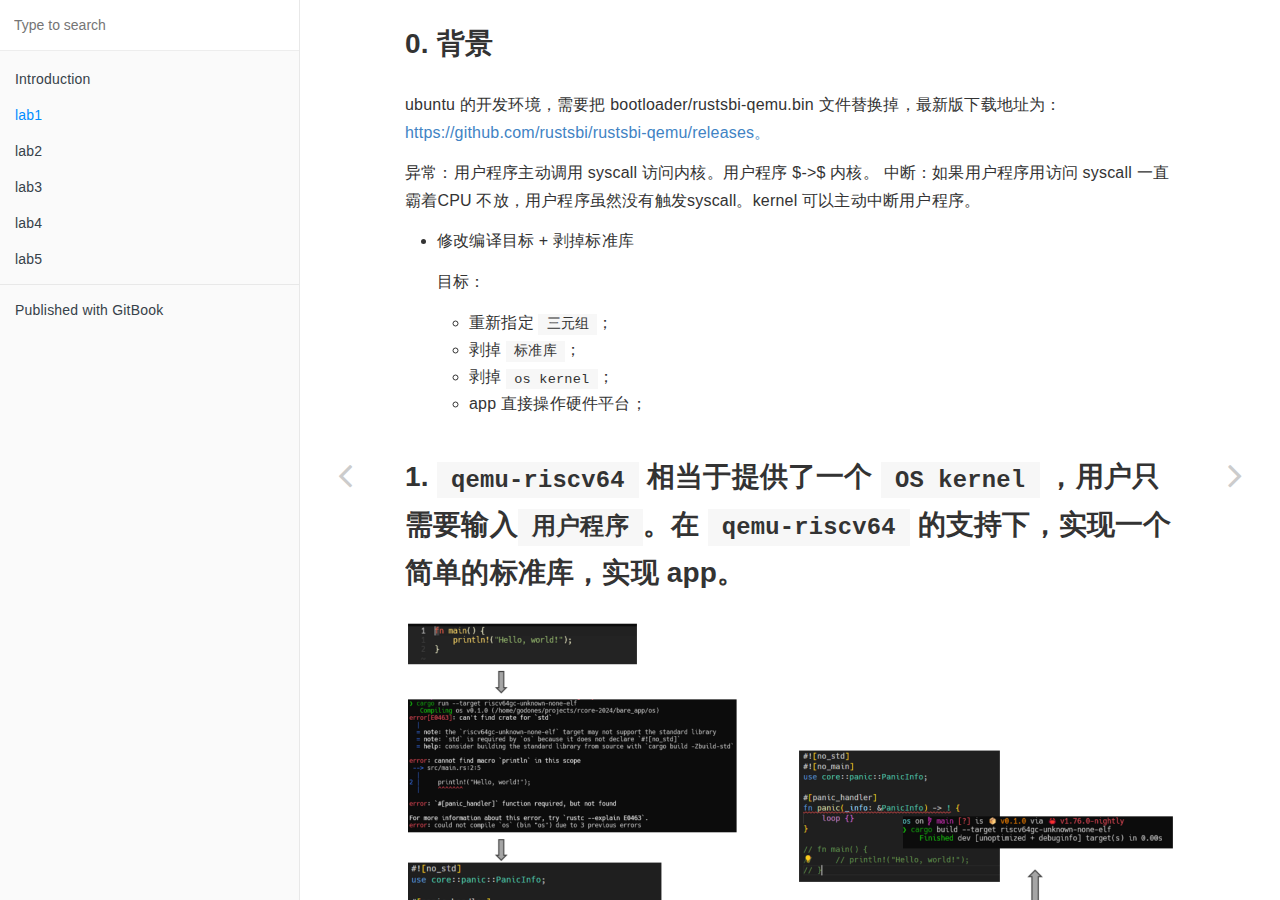
==== os/01.html @ c74611c2 "publish" ====
<!DOCTYPE HTML>
<html lang="" >
    <head>
        <meta charset="UTF-8">
        <meta content="text/html; charset=utf-8" http-equiv="Content-Type">
        <title>lab1 · GitBook</title>
        <meta http-equiv="X-UA-Compatible" content="IE=edge" />
        <meta name="description" content="">
        <meta name="generator" content="GitBook 3.2.3">
        
        
        
    
    <link rel="stylesheet" href="../gitbook/style.css">

    
            
                
                <link rel="stylesheet" href="../gitbook/gitbook-plugin-highlight/website.css">
                
            
                
                <link rel="stylesheet" href="../gitbook/gitbook-plugin-search/search.css">
                
            
                
                <link rel="stylesheet" href="../gitbook/gitbook-plugin-fontsettings/website.css">
                
            
        

    

    
        
    
        
    
        
    
        
    
        
    
        
    

        
    
    
    <meta name="HandheldFriendly" content="true"/>
    <meta name="viewport" content="width=device-width, initial-scale=1, user-scalable=no">
    <meta name="apple-mobile-web-app-capable" content="yes">
    <meta name="apple-mobile-web-app-status-bar-style" content="black">
    <link rel="apple-touch-icon-precomposed" sizes="152x152" href="../gitbook/images/apple-touch-icon-precomposed-152.png">
    <link rel="shortcut icon" href="../gitbook/images/favicon.ico" type="image/x-icon">

    
    <link rel="next" href="02.html" />
    
    
    <link rel="prev" href="../" />
    

    </head>
    <body>
        
<div class="book">
    <div class="book-summary">
        
            
<div id="book-search-input" role="search">
    <input type="text" placeholder="Type to search" />
</div>

            
                <nav role="navigation">
                


<ul class="summary">
    
    

    

    
        
        
    
        <li class="chapter " data-level="1.1" data-path="../">
            
                <a href="../">
            
                    
                    Introduction
            
                </a>
            

            
        </li>
    
        <li class="chapter active" data-level="1.2" data-path="01.html">
            
                <a href="01.html">
            
                    
                    lab1
            
                </a>
            

            
        </li>
    
        <li class="chapter " data-level="1.3" data-path="02.html">
            
                <a href="02.html">
            
                    
                    lab2
            
                </a>
            

            
        </li>
    
        <li class="chapter " data-level="1.4" data-path="03.html">
            
                <a href="03.html">
            
                    
                    lab3
            
                </a>
            

            
        </li>
    
        <li class="chapter " data-level="1.5" data-path="04.html">
            
                <a href="04.html">
            
                    
                    lab4
            
                </a>
            

            
        </li>
    
        <li class="chapter " data-level="1.6" data-path="05.html">
            
                <a href="05.html">
            
                    
                    lab5
            
                </a>
            

            
        </li>
    

    

    <li class="divider"></li>

    <li>
        <a href="https://www.gitbook.com" target="blank" class="gitbook-link">
            Published with GitBook
        </a>
    </li>
</ul>


                </nav>
            
        
    </div>

    <div class="book-body">
        
            <div class="body-inner">
                
                    

<div class="book-header" role="navigation">
    

    <!-- Title -->
    <h1>
        <i class="fa fa-circle-o-notch fa-spin"></i>
        <a href=".." >lab1</a>
    </h1>
</div>




                    <div class="page-wrapper" tabindex="-1" role="main">
                        <div class="page-inner">
                            
<div id="book-search-results">
    <div class="search-noresults">
    
                                <section class="normal markdown-section">
                                
                                <h2 id="0-&#x80CC;&#x666F;">0. &#x80CC;&#x666F;</h2>
<p>ubuntu &#x7684;&#x5F00;&#x53D1;&#x73AF;&#x5883;&#xFF0C;&#x9700;&#x8981;&#x628A; bootloader/rustsbi-qemu.bin &#x6587;&#x4EF6;&#x66FF;&#x6362;&#x6389;&#xFF0C;&#x6700;&#x65B0;&#x7248;&#x4E0B;&#x8F7D;&#x5730;&#x5740;&#x4E3A;&#xFF1A;<a href="https://github.com/rustsbi/rustsbi-qemu/releases&#x3002;" target="_blank">https://github.com/rustsbi/rustsbi-qemu/releases&#x3002;</a></p>
<p>&#x5F02;&#x5E38;&#xFF1A;&#x7528;&#x6237;&#x7A0B;&#x5E8F;&#x4E3B;&#x52A8;&#x8C03;&#x7528; syscall &#x8BBF;&#x95EE;&#x5185;&#x6838;&#x3002;&#x7528;&#x6237;&#x7A0B;&#x5E8F; $-&gt;$ &#x5185;&#x6838;&#x3002;
&#x4E2D;&#x65AD;&#xFF1A;&#x5982;&#x679C;&#x7528;&#x6237;&#x7A0B;&#x5E8F;&#x7528;&#x8BBF;&#x95EE; syscall &#x4E00;&#x76F4;&#x9738;&#x7740;CPU &#x4E0D;&#x653E;&#xFF0C;&#x7528;&#x6237;&#x7A0B;&#x5E8F;&#x867D;&#x7136;&#x6CA1;&#x6709;&#x89E6;&#x53D1;syscall&#x3002;kernel &#x53EF;&#x4EE5;&#x4E3B;&#x52A8;&#x4E2D;&#x65AD;&#x7528;&#x6237;&#x7A0B;&#x5E8F;&#x3002;</p>
<ul>
<li><p>&#x4FEE;&#x6539;&#x7F16;&#x8BD1;&#x76EE;&#x6807; + &#x5265;&#x6389;&#x6807;&#x51C6;&#x5E93;</p>
<p>&#x76EE;&#x6807;&#xFF1A;</p>
<ul>
<li>&#x91CD;&#x65B0;&#x6307;&#x5B9A; <code>&#x4E09;&#x5143;&#x7EC4;</code>&#xFF1B;</li>
<li>&#x5265;&#x6389; <code>&#x6807;&#x51C6;&#x5E93;</code>&#xFF1B;</li>
<li>&#x5265;&#x6389; <code>os kernel</code>&#xFF1B;</li>
<li>app &#x76F4;&#x63A5;&#x64CD;&#x4F5C;&#x786C;&#x4EF6;&#x5E73;&#x53F0;&#xFF1B;</li>
</ul>
</li>
</ul>
<h2 id="1-qemu-riscv64-&#x76F8;&#x5F53;&#x4E8E;&#x63D0;&#x4F9B;&#x4E86;&#x4E00;&#x4E2A;-os-kernel-&#xFF0C;&#x7528;&#x6237;&#x53EA;&#x9700;&#x8981;&#x8F93;&#x5165;&#x7528;&#x6237;&#x7A0B;&#x5E8F;&#x3002;&#x5728;-qemu-riscv64-&#x7684;&#x652F;&#x6301;&#x4E0B;&#xFF0C;&#x5B9E;&#x73B0;&#x4E00;&#x4E2A;&#x7B80;&#x5355;&#x7684;&#x6807;&#x51C6;&#x5E93;&#xFF0C;&#x5B9E;&#x73B0;-app&#x3002;">1. <code>qemu-riscv64</code> &#x76F8;&#x5F53;&#x4E8E;&#x63D0;&#x4F9B;&#x4E86;&#x4E00;&#x4E2A; <code>OS kernel</code> &#xFF0C;&#x7528;&#x6237;&#x53EA;&#x9700;&#x8981;&#x8F93;&#x5165;<code>&#x7528;&#x6237;&#x7A0B;&#x5E8F;</code>&#x3002;&#x5728; <code>qemu-riscv64</code> &#x7684;&#x652F;&#x6301;&#x4E0B;&#xFF0C;&#x5B9E;&#x73B0;&#x4E00;&#x4E2A;&#x7B80;&#x5355;&#x7684;&#x6807;&#x51C6;&#x5E93;&#xFF0C;&#x5B9E;&#x73B0; app&#x3002;</h2>
<p>  <img src="../pics/os/1_01.png" alt=""></p>
<p>&#x4E0A;&#x56FE; 1 &#x4ECE; hello world &#x51FA;&#x53D1;&#xFF0C;&#x5177;&#x4F53;&#x7EC6;&#x8282;&#xFF1A;</p>
<h4 id="11-&#x7F3A;-std">1.1 &#x7F3A; std</h4>
<p>&#x901A;&#x8FC7;&#x52A0; no_std&#xFF1B;</p>
<h4 id="12-&#x7F3A;-println&#xFF1B;">1.2 &#x7F3A; println&#xFF1B;</h4>
<p>&#x6682;&#x65F6;&#x6CE8;&#x91CA;&#x6389;&#xFF1B; </p>
<h4 id="13-&#x7F3A;-panic-&#xFF08;rust-&#x7A0B;&#x5E8F;&#x91CC;&#x51FA;&#x4E86;&#x9519;&#xFF0C;&#x5982;&#x975E;&#x6CD5;&#x8BBF;&#x95EE;&#x9020;&#x6210;&#x7A0B;&#x5E8F;&#x5D29;&#x6E83;&#xFF0C;&#x5C31;&#x9700;&#x8981;panic&#xFF0C;&#x5904;&#x7406;&#x5D29;&#x6E83;&#x7684;&#x5B9E;&#x73B0;-&#xFF09;">1.3 &#x7F3A; panic &#xFF08;rust &#x7A0B;&#x5E8F;&#x91CC;&#x51FA;&#x4E86;&#x9519;&#xFF0C;&#x5982;&#x975E;&#x6CD5;&#x8BBF;&#x95EE;&#x9020;&#x6210;&#x7A0B;&#x5E8F;&#x5D29;&#x6E83;&#xFF0C;&#x5C31;&#x9700;&#x8981;panic&#xFF0C;&#x5904;&#x7406;&#x5D29;&#x6E83;&#x7684;&#x5B9E;&#x73B0; &#xFF09;</h4>
<h4 id="14-&#x4E0D;&#x652F;&#x6301;-main-&#xFF0C;&#x56E0;&#x4E3A;&#x6CA1;&#x6709;-std-&#x7684;&#x539F;&#x56E0;&#xFF1B;">1.4 &#x4E0D;&#x652F;&#x6301; main &#xFF0C;&#x56E0;&#x4E3A;&#x6CA1;&#x6709; std &#x7684;&#x539F;&#x56E0;&#xFF1B;</h4>
<p>&#x901A;&#x8FC7;&#x52A0; no_main   </p>
<h4 id="15-&#x6700;&#x540E;&#x56E0;&#x4E3A;&#x6DFB;&#x52A0;&#x4E0B;&#x9762;&#x4E24;&#x4E2A;&#x529F;&#x80FD;&#xFF0C;&#x6DFB;&#x52A0;&#x4E86;&#x4E00;&#x4E2A;&#x7B80;&#x5355;&#x7684;&#x6807;&#x51C6;&#x5E93;&#x3002;&#x89C1;&#x4E0B;&#x56FE;&#x3002;">1.5 &#x6700;&#x540E;&#x56E0;&#x4E3A;&#x6DFB;&#x52A0;&#x4E0B;&#x9762;&#x4E24;&#x4E2A;&#x529F;&#x80FD;&#xFF0C;&#x6DFB;&#x52A0;&#x4E86;&#x4E00;&#x4E2A;&#x7B80;&#x5355;&#x7684;&#x6807;&#x51C6;&#x5E93;&#x3002;&#x89C1;&#x4E0B;&#x56FE;&#x3002;</h4>
<pre><code>println!(&quot;Hello, world!&quot;);
sys_exit(9);
</code></pre><p><img src="../pics/os/1_02.png" alt=""></p>
<h2 id="2-&#x5229;&#x7528;-qemu-system-riscv64&#xFF0C;&#x628A;-os-kernel-&#x53BB;&#x6389;">2. &#x5229;&#x7528; <code>qemu-system-riscv64</code>&#xFF0C;&#x628A; <code>OS kernel</code> &#x53BB;&#x6389;</h2>
<h4 id="21-&#x5BF9;&#x4E0A;&#x4E00;&#x8282;&#x5B9E;&#x73B0;&#x7684;&#x4EE3;&#x7801;&#x7A0D;&#x4F5C;&#x8C03;&#x6574;&#xFF0C;&#x901A;&#x8FC7;-ecall-&#x8C03;&#x7528;-rustsbi-&#x5B9E;&#x73B0;&#x5173;&#x673A;&#x529F;&#x80FD;&#x3002;">2.1 &#x5BF9;&#x4E0A;&#x4E00;&#x8282;&#x5B9E;&#x73B0;&#x7684;&#x4EE3;&#x7801;&#x7A0D;&#x4F5C;&#x8C03;&#x6574;&#xFF0C;&#x901A;&#x8FC7; ecall &#x8C03;&#x7528; RustSBI &#x5B9E;&#x73B0;&#x5173;&#x673A;&#x529F;&#x80FD;&#x3002;</h4>
<pre><code>extern &quot;C&quot; fn _start() {
    println!(&quot;Hello, world!&quot;);
    sys_exit(9);
}
</code></pre><p>&#x66FF;&#x6362;&#x6210;&#xFF1A;</p>
<pre><code>extern &quot;C&quot; fn _start() {
shutdown();
}
</code></pre><pre><code>- &#x7528; qemu-system-riscv64 &#x6D4B;&#x8BD5;&#xFF1A;

    ```
    cargo build --release

    rust-objcopy --binary-architecture=riscv64 target/riscv64gc-unknown-none-elf/release/os --strip-all -O binary target/riscv64gc-unknown-none-elf/release/os.bin

    qemu-system-riscv64 -machine virt -nographic -bios ../bootloader/rustsbi-qemu.bin -device loader,file=target/riscv64gc-unknown-none-elf/release/os.bin,addr=0x80200000

    rust-readobj -h target/riscv64gc-unknown-none-elf/release/os
    ```

    &#x6CE8;&#x610F; `-bios $(BOOTLOADER)` &#x610F;&#x5473;&#x7740;&#x786C;&#x4EF6;&#x52A0;&#x8F7D;&#x4E86;&#x4E00;&#x4E2A; BootLoader &#x7A0B;&#x5E8F;&#xFF0C;&#x5373; `SBI`&#x3002;
</code></pre><p>   <img src="../pics/os/1_03.png" alt=""></p>
<pre><code>    &#x65E0;&#x6CD5;&#x9000;&#x51FA;&#xFF0C;&#x98CE;&#x6247;&#x72C2;&#x8F6C;&#xFF0C;&#x611F;&#x89C9;&#x78B0;&#x5230;&#x6B7B;&#x5FAA;&#x73AF;&#xFF0C;&#x5361;&#x6B7B;&#x4E86;&#x3002;

    &#x95EE;&#x9898;&#x5728;&#x54EA;&#xFF1F;&#x901A;&#x8FC7; rust-readobj &#x5206;&#x6790; os &#x53EF;&#x6267;&#x884C;&#x7A0B;&#x5E8F;&#xFF0C;&#x53D1;&#x73B0;&#x5176;&#x5165;&#x53E3;&#x5730;&#x5740;&#x4E0D;&#x662F; RustSBI &#x7EA6;&#x5B9A;&#x7684; 0x80200000 &#x3002;

    &#x4E5F;&#x5C31;&#x662F;&#x8BF4;&#xFF0C;&#x901A;&#x8FC7; `qemu-system-riscv64 addr=0x80200000` &#x6CA1;&#x6709;&#x8D77;&#x4F5C;&#x7528;&#x3002;

    &#x6211;&#x4EEC;&#x9700;&#x8981;&#x4FEE;&#x6539;&#x7A0B;&#x5E8F;&#x7684;&#x5185;&#x5B58;&#x5E03;&#x5C40;&#x5E76;&#x8BBE;&#x7F6E;&#x597D;&#x6808;&#x7A7A;&#x95F4;&#x3002;
</code></pre><h4 id="22-&#x6DFB;&#x52A0;&#x4E00;&#x4E2A;-linker">2.2 &#x6DFB;&#x52A0;&#x4E00;&#x4E2A; linker</h4>
<p>  &#x5728; 1.5 &#x6B65;&#x9AA4;&#xFF0C;&#x8D77;&#x59CB;&#x5730;&#x5740;&#x662F;&#x4E00;&#x4E2A;&#x9ED8;&#x8BA4;&#x7684;&#x5730;&#x5740;&#xFF0C;&#x6211;&#x4EEC;&#x9700;&#x8981;&#x4E00;&#x4E2A; linker&#x3002;
  &#x544A;&#x8BC9;&#x7F16;&#x8BD1;&#x5668;&#xFF0C;&#x5982;&#x4F55;&#x653E;&#x7F6E; text,code.codata,&#x7B49;&#x3002;</p>
<p>  .cargo/config.toml &#x653E;&#x7F6E;&#x4E86; linker.ld &#x6587;&#x4EF6;&#x3002;</p>
<h4 id="23-&#x51C6;&#x5907;&#x6808;">2.3 &#x51C6;&#x5907;&#x6808;</h4>
<p>&#x5199; app &#x65F6;&#xFF0C;&#x6211;&#x4EEC;&#x4E0D;&#x9700;&#x8981;&#x51C6;&#x5907;&#x6808;&#xFF0C;qemu-riscv64 &#x4F1A;&#x4E3A;&#x6211;&#x4EEC;&#x51C6;&#x5907;&#x8FD9;&#x4E2A;&#x6808;&#x3002;
&#x73B0;&#x5728;&#x5728;&#x797C;&#x673A;&#x4E0A;&#x8FD0;&#x884C;&#x4E86;&#xFF0C;&#x6211;&#x4EEC;&#x9700;&#x8981;&#x81EA;&#x5DF1;&#x51C6;&#x5907;&#x6808;&#x3002;
&#x5982;&#x679C;&#x81EA;&#x5DF1;&#x4E0D;&#x51C6;&#x5907;&#x6808;&#xFF0C;sp &#x4F1A;&#x4ECD;&#x7136;&#x6307;&#x5411; qemu-system-riscv64 &#x542F;&#x52A8;&#x65F6;&#x6267;&#x884C;&#x5230; SBI &#x65F6;&#x7684;&#x6808;&#xFF0C;kernel &#x5C31;&#x4F1A;&#x628A; SBI &#x7684;&#x6808;&#x635F;&#x574F;&#x3002;</p>
<h4 id="24-&#x4F7F;&#x7528;-sbi-&#x670D;&#x52A1;&#xFF0C;&#x6253;&#x5370;&#x4E00;&#x4E2A;&#x5B57;&#x7B26;">2.4 &#x4F7F;&#x7528; SBI &#x670D;&#x52A1;&#xFF0C;&#x6253;&#x5370;&#x4E00;&#x4E2A;&#x5B57;&#x7B26;</h4>
<p><img src="../pics/os/1_04.png" alt=""></p>
<p>&#x4E0A;&#x56FE;&#x7684; syscall &#x53C2;&#x6570;&#x89C4;&#x8303;&#xFF0C;</p>
<ul>
<li>&#x53C2;&#x8003;&#xFF1A;<a href="https://d3s.mff.cuni.cz/files/teaching/nswi200/202324/doc/riscv-abi.pdf" target="_blank">https://d3s.mff.cuni.cz/files/teaching/nswi200/202324/doc/riscv-abi.pdf</a></li>
<li>&#x53C2;&#x8003;&#xFF1A;<a href="https://jborza.com/post/2021-05-11-riscv-linux-syscalls/" target="_blank">https://jborza.com/post/2021-05-11-riscv-linux-syscalls/</a></li>
</ul>
<p>&#x4E0A;&#x56FE;&#x7684; SBI &#x53C2;&#x6570;&#x89C4;&#x8303;&#xFF0C;</p>
<ul>
<li>&#x53C2;&#x8003;&#xFF1A;<a href="https://www.scs.stanford.edu/~zyedidia/docs/riscv/riscv-sbi.pdf" target="_blank">https://www.scs.stanford.edu/~zyedidia/docs/riscv/riscv-sbi.pdf</a></li>
</ul>
<h4 id="25-&#x6253;&#x5370;&#x4E00;&#x4E2A;&#x5B57;&#x7B26;&#x4E32;">2.5 &#x6253;&#x5370;&#x4E00;&#x4E2A;&#x5B57;&#x7B26;&#x4E32;</h4>
<blockquote>
<p>&#x7591;&#x95EE;&#xFF1A;</p>
</blockquote>
<pre><code class="lang-rust"><span class="hljs-comment">//! SBI console driver, for text output</span>
<span class="hljs-keyword">use</span> crate::sbi::console_putchar;
<span class="hljs-keyword">use</span> core::fmt::{<span class="hljs-keyword">self</span>, Write};

<span class="hljs-class"><span class="hljs-keyword">struct</span> <span class="hljs-title">Stdout</span></span>;

<span class="hljs-keyword">impl</span> Write <span class="hljs-keyword">for</span> Stdout {
    <span class="hljs-function"><span class="hljs-keyword">fn</span> <span class="hljs-title">write_str</span></span>(&amp;<span class="hljs-keyword">mut</span> <span class="hljs-keyword">self</span>, s: &amp;<span class="hljs-keyword">str</span>) -&gt; fmt::<span class="hljs-built_in">Result</span> {
        <span class="hljs-keyword">for</span> c <span class="hljs-keyword">in</span> s.chars() {
            console_putchar(c <span class="hljs-keyword">as</span> usize);
        }
        <span class="hljs-literal">Ok</span>(())
    }
}

<span class="hljs-keyword">pub</span> <span class="hljs-function"><span class="hljs-keyword">fn</span> <span class="hljs-title">print</span></span>(args: fmt::Arguments) {
    Stdout.write_fmt(args).unwrap();
}

<span class="hljs-comment">/// Print! to the host console using the format string and arguments.</span>
<span class="hljs-meta">#[macro_export]</span>
<span class="hljs-built_in">macro_rules!</span> print {
    ($fmt: literal $(, $($arg: tt)+)?) =&gt; {
        $crate::console::print(<span class="hljs-built_in">format_args!</span>($fmt $(, $($arg)+)?))
    }
}

<span class="hljs-comment">/// Println! to the host console using the format string and arguments.</span>
<span class="hljs-meta">#[macro_export]</span>
<span class="hljs-built_in">macro_rules!</span> println {
    ($fmt: literal $(, $($arg: tt)+)?) =&gt; {
        $crate::console::print(<span class="hljs-built_in">format_args!</span>(<span class="hljs-built_in">concat!</span>($fmt, <span class="hljs-string">&quot;\n&quot;</span>) $(, $($arg)+)?))
    }
}
</code></pre>
<p>&#x5BF9;&#x8FD9;&#x4E00;&#x6BB5;&#x4EE3;&#x7801;&#x5F88;&#x4E0D;&#x7406;&#x89E3;&#xFF0C;<code>impl Write for Stdout</code> &#x5B9E;&#x73B0;&#x7684;&#x662F; write_str &#x51FD;&#x6570;&#xFF0C;&#x4E3A;&#x4EC0;&#x4E48; print &#x8C03;&#x7528;&#x7684;&#xFF0C;&#x53C8;&#x662F; Stdout.write_fmt &#x540D;&#x79F0;?</p>
<p>&#x53C2;&#x8003;&#xFF1A;</p>
<ul>
<li><a href="https://rustwiki.org/zh-CN/std/fmt/trait.Write.html" target="_blank">https://rustwiki.org/zh-CN/std/fmt/trait.Write.html</a> </li>
<li><a href="https://juejin.cn/s/rust%20no_std%20fmt" target="_blank">https://juejin.cn/s/rust%20no_std%20fmt</a></li>
<li><a href="https://blog.csdn.net/xiangxianghehe/article/details/92839138" target="_blank">https://blog.csdn.net/xiangxianghehe/article/details/92839138</a></li>
<li><a href="https://xy-plus.gitbook.io/rcore-step-by-step/ge-shi-hua-shu-chu" target="_blank">https://xy-plus.gitbook.io/rcore-step-by-step/ge-shi-hua-shu-chu</a> </li>
</ul>
<h4 id="26-&#x518D;&#x8FDB;&#x4E00;&#x6B65;&#x66F4;&#x88F8;&#xFF0C;&#x4E0D;&#x4F9D;&#x8D56;-sbi">2.6 &#x518D;&#x8FDB;&#x4E00;&#x6B65;&#x66F4;&#x88F8;&#xFF0C;&#x4E0D;&#x4F9D;&#x8D56; SBI</h4>
<h2 id="3-&#x63A5;&#x4E0B;&#x6765;&#x8981;&#x505A;&#x7684;&#x4E8B;&#xFF0C;&#x628A;&#x4E0A;&#x9762;&#x7684;&#x51E0;&#x4E2A;&#x94FE;&#x63A5;&#x6587;&#x6863;&#x770B;&#x4E00;&#x4E0B;&#xFF0C;&#x641E;&#x61C2;&#x6240;&#x6D89;&#x53CA;&#x5230;&#x7684;&#x4EE3;&#x7801;&#x3002;">3. &#x63A5;&#x4E0B;&#x6765;&#x8981;&#x505A;&#x7684;&#x4E8B;&#xFF0C;&#x628A;&#x4E0A;&#x9762;&#x7684;&#x51E0;&#x4E2A;&#x94FE;&#x63A5;&#x6587;&#x6863;&#x770B;&#x4E00;&#x4E0B;&#xFF0C;&#x641E;&#x61C2;&#x6240;&#x6D89;&#x53CA;&#x5230;&#x7684;&#x4EE3;&#x7801;&#x3002;</h2>
<h2 id="4-&#x82E5;&#x662F;&#x8FD8;&#x6709;&#x65F6;&#x95F4;&#xFF0C;&#x518D;&#x82B1;&#x65F6;&#x95F4;&#x64CD;&#x4F5C;&#x4E00;&#x904D;&#x3002;">4. &#x82E5;&#x662F;&#x8FD8;&#x6709;&#x65F6;&#x95F4;&#xFF0C;&#x518D;&#x82B1;&#x65F6;&#x95F4;&#x64CD;&#x4F5C;&#x4E00;&#x904D;&#x3002;</h2>

                                
                                </section>
                            
    </div>
    <div class="search-results">
        <div class="has-results">
            
            <h1 class="search-results-title"><span class='search-results-count'></span> results matching "<span class='search-query'></span>"</h1>
            <ul class="search-results-list"></ul>
            
        </div>
        <div class="no-results">
            
            <h1 class="search-results-title">No results matching "<span class='search-query'></span>"</h1>
            
        </div>
    </div>
</div>

                        </div>
                    </div>
                
            </div>

            
                
                <a href="../" class="navigation navigation-prev " aria-label="Previous page: Introduction">
                    <i class="fa fa-angle-left"></i>
                </a>
                
                
                <a href="02.html" class="navigation navigation-next " aria-label="Next page: lab2">
                    <i class="fa fa-angle-right"></i>
                </a>
                
            
        
    </div>

    <script>
        var gitbook = gitbook || [];
        gitbook.push(function() {
            gitbook.page.hasChanged({"page":{"title":"lab1","level":"1.2","depth":1,"next":{"title":"lab2","level":"1.3","depth":1,"path":"os/02.md","ref":"os/02.md","articles":[]},"previous":{"title":"Introduction","level":"1.1","depth":1,"path":"README.md","ref":"README.md","articles":[]},"dir":"ltr"},"config":{"gitbook":"*","theme":"default","variables":{},"plugins":[],"pluginsConfig":{"highlight":{},"search":{},"lunr":{"maxIndexSize":1000000,"ignoreSpecialCharacters":false},"sharing":{"facebook":true,"twitter":true,"google":false,"weibo":false,"instapaper":false,"vk":false,"all":["facebook","google","twitter","weibo","instapaper"]},"fontsettings":{"theme":"white","family":"sans","size":2},"theme-default":{"styles":{"website":"styles/website.css","pdf":"styles/pdf.css","epub":"styles/epub.css","mobi":"styles/mobi.css","ebook":"styles/ebook.css","print":"styles/print.css"},"showLevel":false}},"structure":{"langs":"LANGS.md","readme":"README.md","glossary":"GLOSSARY.md","summary":"SUMMARY.md"},"pdf":{"pageNumbers":true,"fontSize":12,"fontFamily":"Arial","paperSize":"a4","chapterMark":"pagebreak","pageBreaksBefore":"/","margin":{"right":62,"left":62,"top":56,"bottom":56}},"styles":{"website":"styles/website.css","pdf":"styles/pdf.css","epub":"styles/epub.css","mobi":"styles/mobi.css","ebook":"styles/ebook.css","print":"styles/print.css"}},"file":{"path":"os/01.md","mtime":"2024-05-21T11:12:12.486Z","type":"markdown"},"gitbook":{"version":"3.2.3","time":"2024-05-21T11:51:06.825Z"},"basePath":"..","book":{"language":""}});
        });
    </script>
</div>

        
    <script src="../gitbook/gitbook.js"></script>
    <script src="../gitbook/theme.js"></script>
    
        
        <script src="../gitbook/gitbook-plugin-search/search-engine.js"></script>
        
    
        
        <script src="../gitbook/gitbook-plugin-search/search.js"></script>
        
    
        
        <script src="../gitbook/gitbook-plugin-lunr/lunr.min.js"></script>
        
    
        
        <script src="../gitbook/gitbook-plugin-lunr/search-lunr.js"></script>
        
    
        
        <script src="../gitbook/gitbook-plugin-sharing/buttons.js"></script>
        
    
        
        <script src="../gitbook/gitbook-plugin-fontsettings/fontsettings.js"></script>
        
    

    </body>
</html>
---- gitbook/gitbook-plugin-highlight/website.css ----
.book .book-body .page-wrapper .page-inner section.normal pre,
.book .book-body .page-wrapper .page-inner section.normal code {
  /* http://jmblog.github.com/color-themes-for-google-code-highlightjs */
  /* Tomorrow Comment */
  /* Tomorrow Red */
  /* Tomorrow Orange */
  /* Tomorrow Yellow */
  /* Tomorrow Green */
  /* Tomorrow Aqua */
  /* Tomorrow Blue */
  /* Tomorrow Purple */
}
.book .book-body .page-wrapper .page-inner section.normal pre .hljs-comment,
.book .book-body .page-wrapper .page-inner section.normal code .hljs-comment,
.book .book-body .page-wrapper .page-inner section.normal pre .hljs-title,
.book .book-body .page-wrapper .page-inner section.normal code .hljs-title {
  color: #8e908c;
}
.book .book-body .page-wrapper .page-inner section.normal pre .hljs-variable,
.book .book-body .page-wrapper .page-inner section.normal code .hljs-variable,
.book .book-body .page-wrapper .page-inner section.normal pre .hljs-attribute,
.book .book-body .page-wrapper .page-inner section.normal code .hljs-attribute,
.book .book-body .page-wrapper .page-inner section.normal pre .hljs-tag,
.book .book-body .page-wrapper .page-inner section.normal code .hljs-tag,
.book .book-body .page-wrapper .page-inner section.normal pre .hljs-regexp,
.book .book-body .page-wrapper .page-inner section.normal code .hljs-regexp,
.book .book-body .page-wrapper .page-inner section.normal pre .hljs-deletion,
.book .book-body .page-wrapper .page-inner section.normal code .hljs-deletion,
.book .book-body .page-wrapper .page-inner section.normal pre .ruby .hljs-constant,
.book .book-body .page-wrapper .page-inner section.normal code .ruby .hljs-constant,
.book .book-body .page-wrapper .page-inner section.normal pre .xml .hljs-tag .hljs-title,
.book .book-body .page-wrapper .page-inner section.normal code .xml .hljs-tag .hljs-title,
.book .book-body .page-wrapper .page-inner section.normal pre .xml .hljs-pi,
.book .book-body .page-wrapper .page-inner section.normal code .xml .hljs-pi,
.book .book-body .page-wrapper .page-inner section.normal pre .xml .hljs-doctype,
.book .book-body .page-wrapper .page-inner section.normal code .xml .hljs-doctype,
.book .book-body .page-wrapper .page-inner section.normal pre .html .hljs-doctype,
.book .book-body .page-wrapper .page-inner section.normal code .html .hljs-doctype,
.book .book-body .page-wrapper .page-inner section.normal pre .css .hljs-id,
.book .book-body .page-wrapper .page-inner section.normal code .css .hljs-id,
.book .book-body .page-wrapper .page-inner section.normal pre .css .hljs-class,
.book .book-body .page-wrapper .page-inner section.normal code .css .hljs-class,
.book .book-body .page-wrapper .page-inner section.normal pre .css .hljs-pseudo,
.book .book-body .page-wrapper .page-inner section.normal code .css .hljs-pseudo {
  color: #c82829;
}
.book .book-body .page-wrapper .page-inner section.normal pre .hljs-number,
.book .book-body .page-wrapper .page-inner section.normal code .hljs-number,
.book .book-body .page-wrapper .page-inner section.normal pre .hljs-preprocessor,
.book .book-body .page-wrapper .page-inner section.normal code .hljs-preprocessor,
.book .book-body .page-wrapper .page-inner section.normal pre .hljs-pragma,
.book .book-body .page-wrapper .page-inner section.normal code .hljs-pragma,
.book .book-body .page-wrapper .page-inner section.normal pre .hljs-built_in,
.book .book-body .page-wrapper .page-inner section.normal code .hljs-built_in,
.book .book-body .page-wrapper .page-inner section.normal pre .hljs-literal,
.book .book-body .page-wrapper .page-inner section.normal code .hljs-literal,
.book .book-body .page-wrapper .page-inner section.normal pre .hljs-params,
.book .book-body .page-wrapper .page-inner section.normal code .hljs-params,
.book .book-body .page-wrapper .page-inner section.normal pre .hljs-constant,
.book .book-body .page-wrapper .page-inner section.normal code .hljs-constant {
  color: #f5871f;
}
.book .book-body .page-wrapper .page-inner section.normal pre .ruby .hljs-class .hljs-title,
.book .book-body .page-wrapper .page-inner section.normal code .ruby .hljs-class .hljs-title,
.book .book-body .page-wrapper .page-inner section.normal pre .css .hljs-rules .hljs-attribute,
.book .book-body .page-wrapper .page-inner section.normal code .css .hljs-rules .hljs-attribute {
  color: #eab700;
}
.book .book-body .page-wrapper .page-inner section.normal pre .hljs-string,
.book .book-body .page-wrapper .page-inner section.normal code .hljs-string,
.book .book-body .page-wrapper .page-inner section.normal pre .hljs-value,
.book .book-body .page-wrapper .page-inner section.normal code .hljs-value,
.book .book-body .page-wrapper .page-inner section.normal pre .hljs-inheritance,
.book .book-body .page-wrapper .page-inner section.normal code .hljs-inheritance,
.book .book-body .page-wrapper .page-inner section.normal pre .hljs-header,
.book .book-body .page-wrapper .page-inner section.normal code .hljs-header,
.book .book-body .page-wrapper .page-inner section.normal pre .hljs-addition,
.book .book-body .page-wrapper .page-inner section.normal code .hljs-addition,
.book .book-body .page-wrapper .page-inner section.normal pre .ruby .hljs-symbol,
.book .book-body .page-wrapper .page-inner section.normal code .ruby .hljs-symbol,
.book .book-body .page-wrapper .page-inner section.normal pre .xml .hljs-cdata,
.book .book-body .page-wrapper .page-inner section.normal code .xml .hljs-cdata {
  color: #718c00;
}
.book .book-body .page-wrapper .page-inner section.normal pre .css .hljs-hexcolor,
.book .book-body .page-wrapper .page-inner section.normal code .css .hljs-hexcolor {
  color: #3e999f;
}
.book .book-body .page-wrapper .page-inner section.normal pre .hljs-function,
.book .book-body .page-wrapper .page-inner section.normal code .hljs-function,
.book .book-body .page-wrapper .page-inner section.normal pre .python .hljs-decorator,
.book .book-body .page-wrapper .page-inner section.normal code .python .hljs-decorator,
.book .book-body .page-wrapper .page-inner section.normal pre .python .hljs-title,
.book .book-body .page-wrapper .page-inner section.normal code .python .hljs-title,
.book .book-body .page-wrapper .page-inner section.normal pre .ruby .hljs-function .hljs-title,
.book .book-body .page-wrapper .page-inner section.normal code .ruby .hljs-function .hljs-title,
.book .book-body .page-wrapper .page-inner section.normal pre .ruby .hljs-title .hljs-keyword,
.book .book-body .page-wrapper .page-inner section.normal code .ruby .hljs-title .hljs-keyword,
.book .book-body .page-wrapper .page-inner section.normal pre .perl .hljs-sub,
.book .book-body .page-wrapper .page-inner section.normal code .perl .hljs-sub,
.book .book-body .page-wrapper .page-inner section.normal pre .javascript .hljs-title,
.book .book-body .page-wrapper .page-inner section.normal code .javascript .hljs-title,
.book .book-body .page-wrapper .page-inner section.normal pre .coffeescript .hljs-title,
.book .book-body .page-wrapper .page-inner section.normal code .coffeescript .hljs-title {
  color: #4271ae;
}
.book .book-body .page-wrapper .page-inner section.normal pre .hljs-keyword,
.book .book-body .page-wrapper .page-inner section.normal code .hljs-keyword,
.book .book-body .page-wrapper .page-inner section.normal pre .javascript .hljs-function,
.book .book-body .page-wrapper .page-inner section.normal code .javascript .hljs-function {
  color: #8959a8;
}
.book .book-body .page-wrapper .page-inner section.normal pre .hljs,
.book .book-body .page-wrapper .page-inner section.normal code .hljs {
  display: block;
  background: white;
  color: #4d4d4c;
  padding: 0.5em;
}
.book .book-body .page-wrapper .page-inner section.normal pre .coffeescript .javascript,
.book .book-body .page-wrapper .page-inner section.normal code .coffeescript .javascript,
.book .book-body .page-wrapper .page-inner section.normal pre .javascript .xml,
.book .book-body .page-wrapper .page-inner section.normal code .javascript .xml,
.book .book-body .page-wrapper .page-inner section.normal pre .tex .hljs-formula,
.book .book-body .page-wrapper .page-inner section.normal code .tex .hljs-formula,
.book .book-body .page-wrapper .page-inner section.normal pre .xml .javascript,
.book .book-body .page-wrapper .page-inner section.normal code .xml .javascript,
.book .book-body .page-wrapper .page-inner section.normal pre .xml .vbscript,
.book .book-body .page-wrapper .page-inner section.normal code .xml .vbscript,
.book .book-body .page-wrapper .page-inner section.normal pre .xml .css,
.book .book-body .page-wrapper .page-inner section.normal code .xml .css,
.book .book-body .page-wrapper .page-inner section.normal pre .xml .hljs-cdata,
.book .book-body .page-wrapper .page-inner section.normal code .xml .hljs-cdata {
  opacity: 0.5;
}
.book.color-theme-1 .book-body .page-wrapper .page-inner section.normal pre,
.book.color-theme-1 .book-body .page-wrapper .page-inner section.normal code {
  /*

Orginal Style from ethanschoonover.com/solarized (c) Jeremy Hull <sourdrums@gmail.com>

*/
  /* Solarized Green */
  /* Solarized Cyan */
  /* Solarized Blue */
  /* Solarized Yellow */
  /* Solarized Orange */
  /* Solarized Red */
  /* Solarized Violet */
}
.book.color-theme-1 .book-body .page-wrapper .page-inner section.normal pre .hljs,
.book.color-theme-1 .book-body .page-wrapper .page-inner section.normal code .hljs {
  display: block;
  padding: 0.5em;
  background: #fdf6e3;
  color: #657b83;
}
.book.color-theme-1 .book-body .page-wrapper .page-inner section.normal pre .hljs-comment,
.book.color-theme-1 .book-body .page-wrapper .page-inner section.normal code .hljs-comment,
.book.color-theme-1 .book-body .page-wrapper .page-inner section.normal pre .hljs-template_comment,
.book.color-theme-1 .book-body .page-wrapper .page-inner section.normal code .hljs-template_comment,
.book.color-theme-1 .book-body .page-wrapper .page-inner section.normal pre .diff .hljs-header,
.book.color-theme-1 .book-body .page-wrapper .page-inner section.normal code .diff .hljs-header,
.book.color-theme-1 .book-body .page-wrapper .page-inner section.normal pre .hljs-doctype,
.book.color-theme-1 .book-body .page-wrapper .page-inner section.normal code .hljs-doctype,
.book.color-theme-1 .book-body .page-wrapper .page-inner section.normal pre .hljs-pi,
.book.color-theme-1 .book-body .page-wrapper .page-inner section.normal code .hljs-pi,
.book.color-theme-1 .book-body .page-wrapper .page-inner section.normal pre .lisp .hljs-string,
.book.color-theme-1 .book-body .page-wrapper .page-inner section.normal code .lisp .hljs-string,
.book.color-theme-1 .book-body .page-wrapper .page-inner section.normal pre .hljs-javadoc,
.book.color-theme-1 .book-body .page-wrapper .page-inner section.normal code .hljs-javadoc {
  color: #93a1a1;
}
.book.color-theme-1 .book-body .page-wrapper .page-inner section.normal pre .hljs-keyword,
.book.color-theme-1 .book-body .page-wrapper .page-inner section.normal code .hljs-keyword,
.book.color-theme-1 .book-body .page-wrapper .page-inner section.normal pre .hljs-winutils,
.book.color-theme-1 .book-body .page-wrapper .page-inner section.normal code .hljs-winutils,
.book.color-theme-1 .book-body .page-wrapper .page-inner section.normal pre .method,
.book.color-theme-1 .book-body .page-wrapper .page-inner section.normal code .method,
.book.color-theme-1 .book-body .page-wrapper .page-inner section.normal pre .hljs-addition,
.book.color-theme-1 .book-body .page-wrapper .page-inner section.normal code .hljs-addition,
.book.color-theme-1 .book-body .page-wrapper .page-inner section.normal pre .css .hljs-tag,
.book.color-theme-1 .book-body .page-wrapper .page-inner section.normal code .css .hljs-tag,
.book.color-theme-1 .book-body .page-wrapper .page-inner section.normal pre .hljs-request,
.book.color-theme-1 .book-body .page-wrapper .page-inner section.normal code .hljs-request,
.book.color-theme-1 .book-body .page-wrapper .page-inner section.normal pre .hljs-status,
.book.color-theme-1 .book-body .page-wrapper .page-inner section.normal code .hljs-status,
.book.color-theme-1 .book-body .page-wrapper .page-inner section.normal pre .nginx .hljs-title,
.book.color-theme-1 .book-body .page-wrapper .page-inner section.normal code .nginx .hljs-title {
  color: #859900;
}
.book.color-theme-1 .book-body .page-wrapper .page-inner section.normal pre .hljs-number,
.book.color-theme-1 .book-body .page-wrapper .page-inner section.normal code .hljs-number,
.book.color-theme-1 .book-body .page-wrapper .page-inner section.normal pre .hljs-command,
.book.color-theme-1 .book-body .page-wrapper .page-inner section.normal code .hljs-command,
.book.color-theme-1 .book-body .page-wrapper .page-inner section.normal pre .hljs-string,
.book.color-theme-1 .book-body .page-wrapper .page-inner section.normal code .hljs-string,
.book.color-theme-1 .book-body .page-wrapper .page-inner section.normal pre .hljs-tag .hljs-value,
.book.color-theme-1 .book-body .page-wrapper .page-inner section.normal code .hljs-tag .hljs-value,
.book.color-theme-1 .book-body .page-wrapper .page-inner section.normal pre .hljs-rules .hljs-value,
.book.color-theme-1 .book-body .page-wrapper .page-inner section.normal code .hljs-rules .hljs-value,
.book.color-theme-1 .book-body .page-wrapper .page-inner section.normal pre .hljs-phpdoc,
.book.color-theme-1 .book-body .page-wrapper .page-inner section.normal code .hljs-phpdoc,
.book.color-theme-1 .book-body .page-wrapper .page-inner section.normal pre .tex .hljs-formula,
.book.color-theme-1 .book-body .page-wrapper .page-inner section.normal code .tex .hljs-formula,
.book.color-theme-1 .book-body .page-wrapper .page-inner section.normal pre .hljs-regexp,
.book.color-theme-1 .book-body .page-wrapper .page-inner section.normal code .hljs-regexp,
.book.color-theme-1 .book-body .page-wrapper .page-inner section.normal pre .hljs-hexcolor,
.book.color-theme-1 .book-body .page-wrapper .page-inner section.normal code .hljs-hexcolor,
.book.color-theme-1 .book-body .page-wrapper .page-inner section.normal pre .hljs-link_url,
.book.color-theme-1 .book-body .page-wrapper .page-inner section.normal code .hljs-link_url {
  color: #2aa198;
}
.book.color-theme-1 .book-body .page-wrapper .page-inner section.normal pre .hljs-title,
.book.color-theme-1 .book-body .page-wrapper .page-inner section.normal code .hljs-title,
.book.color-theme-1 .book-body .page-wrapper .page-inner section.normal pre .hljs-localvars,
.book.color-theme-1 .book-body .page-wrapper .page-inner section.normal code .hljs-localvars,
.book.color-theme-1 .book-body .page-wrapper .page-inner section.normal pre .hljs-chunk,
.book.color-theme-1 .book-body .page-wrapper .page-inner section.normal code .hljs-chunk,
.book.color-theme-1 .book-body .page-wrapper .page-inner section.normal pre .hljs-decorator,
.book.color-theme-1 .book-body .page-wrapper .page-inner section.normal code .hljs-decorator,
.book.color-theme-1 .book-body .page-wrapper .page-inner section.normal pre .hljs-built_in,
.book.color-theme-1 .book-body .page-wrapper .page-inner section.normal code .hljs-built_in,
.book.color-theme-1 .book-body .page-wrapper .page-inner section.normal pre .hljs-identifier,
.book.color-theme-1 .book-body .page-wrapper .page-inner section.normal code .hljs-identifier,
.book.color-theme-1 .book-body .page-wrapper .page-inner section.normal pre .vhdl .hljs-literal,
.book.color-theme-1 .book-body .page-wrapper .page-inner section.normal code .vhdl .hljs-literal,
.book.color-theme-1 .book-body .page-wrapper .page-inner section.normal pre .hljs-id,
.book.color-theme-1 .book-body .page-wrapper .page-inner section.normal code .hljs-id,
.book.color-theme-1 .book-body .page-wrapper .page-inner section.normal pre .css .hljs-function,
.book.color-theme-1 .book-body .page-wrapper .page-inner section.normal code .css .hljs-function {
  color: #268bd2;
}
.book.color-theme-1 .book-body .page-wrapper .page-inner section.normal pre .hljs-attribute,
.book.color-theme-1 .book-body .page-wrapper .page-inner section.normal code .hljs-attribute,
.book.color-theme-1 .book-body .page-wrapper .page-inner section.normal pre .hljs-variable,
.book.color-theme-1 .book-body .page-wrapper .page-inner section.normal code .hljs-variable,
.book.color-theme-1 .book-body .page-wrapper .page-inner section.normal pre .lisp .hljs-body,
.book.color-theme-1 .book-body .page-wrapper .page-inner section.normal code .lisp .hljs-body,
.book.color-theme-1 .book-body .page-wrapper .page-inner section.normal pre .smalltalk .hljs-number,
.book.color-theme-1 .book-body .page-wrapper .page-inner section.normal code .smalltalk .hljs-number,
.book.color-theme-1 .book-body .page-wrapper .page-inner section.normal pre .hljs-constant,
.book.color-theme-1 .book-body .page-wrapper .page-inner section.normal code .hljs-constant,
.book.color-theme-1 .book-body .page-wrapper .page-inner section.normal pre .hljs-class .hljs-title,
.book.color-theme-1 .book-body .page-wrapper .page-inner section.normal code .hljs-class .hljs-title,
.book.color-theme-1 .book-body .page-wrapper .page-inner section.normal pre .hljs-parent,
.book.color-theme-1 .book-body .page-wrapper .page-inner section.normal code .hljs-parent,
.book.color-theme-1 .book-body .page-wrapper .page-inner section.normal pre .haskell .hljs-type,
.book.color-theme-1 .book-body .page-wrapper .page-inner section.normal code .haskell .hljs-type,
.book.color-theme-1 .book-body .page-wrapper .page-inner section.normal pre .hljs-link_reference,
.book.color-theme-1 .book-body .page-wrapper .page-inner section.normal code .hljs-link_reference {
  color: #b58900;
}
.book.color-theme-1 .book-body .page-wrapper .page-inner section.normal pre .hljs-preprocessor,
.book.color-theme-1 .book-body .page-wrapper .page-inner section.normal code .hljs-preprocessor,
.book.color-theme-1 .book-body .page-wrapper .page-inner section.normal pre .hljs-preprocessor .hljs-keyword,
.book.color-theme-1 .book-body .page-wrapper .page-inner section.normal code .hljs-preprocessor .hljs-keyword,
.book.color-theme-1 .book-body .page-wrapper .page-inner section.normal pre .hljs-pragma,
.book.color-theme-1 .book-body .page-wrapper .page-inner section.normal code .hljs-pragma,
.book.color-theme-1 .book-body .page-wrapper .page-inner section.normal pre .hljs-shebang,
.book.color-theme-1 .book-body .page-wrapper .page-inner section.normal code .hljs-shebang,
.book.color-theme-1 .book-body .page-wrapper .page-inner section.normal pre .hljs-symbol,
.book.color-theme-1 .book-body .page-wrapper .page-inner section.normal code .hljs-symbol,
.book.color-theme-1 .book-body .page-wrapper .page-inner section.normal pre .hljs-symbol .hljs-string,
.book.color-theme-1 .book-body .page-wrapper .page-inner section.normal code .hljs-symbol .hljs-string,
.book.color-theme-1 .book-body .page-wrapper .page-inner section.normal pre .diff .hljs-change,
.book.color-theme-1 .book-body .page-wrapper .page-inner section.normal code .diff .hljs-change,
.book.color-theme-1 .book-body .page-wrapper .page-inner section.normal pre .hljs-special,
.book.color-theme-1 .book-body .page-wrapper .page-inner section.normal code .hljs-special,
.book.color-theme-1 .book-body .page-wrapper .page-inner section.normal pre .hljs-attr_selector,
.book.color-theme-1 .book-body .page-wrapper .page-inner section.normal code .hljs-attr_selector,
.book.color-theme-1 .book-body .page-wrapper .page-inner section.normal pre .hljs-subst,
.book.color-theme-1 .book-body .page-wrapper .page-inner section.normal code .hljs-subst,
.book.color-theme-1 .book-body .page-wrapper .page-inner section.normal pre .hljs-cdata,
.book.color-theme-1 .book-body .page-wrapper .page-inner section.normal code .hljs-cdata,
.book.color-theme-1 .book-body .page-wrapper .page-inner section.normal pre .clojure .hljs-title,
.book.color-theme-1 .book-body .page-wrapper .page-inner section.normal code .clojure .hljs-title,
.book.color-theme-1 .book-body .page-wrapper .page-inner section.normal pre .css .hljs-pseudo,
.book.color-theme-1 .book-body .page-wrapper .page-inner section.normal code .css .hljs-pseudo,
.book.color-theme-1 .book-body .page-wrapper .page-inner section.normal pre .hljs-header,
.book.color-theme-1 .book-body .page-wrapper .page-inner section.normal code .hljs-header {
  color: #cb4b16;
}
.book.color-theme-1 .book-body .page-wrapper .page-inner section.normal pre .hljs-deletion,
.book.color-theme-1 .book-body .page-wrapper .page-inner section.normal code .hljs-deletion,
.book.color-theme-1 .book-body .page-wrapper .page-inner section.normal pre .hljs-important,
.book.color-theme-1 .book-body .page-wrapper .page-inner section.normal code .hljs-important {
  color: #dc322f;
}
.book.color-theme-1 .book-body .page-wrapper .page-inner section.normal pre .hljs-link_label,
.book.color-theme-1 .book-body .page-wrapper .page-inner section.normal code .hljs-link_label {
  color: #6c71c4;
}
.book.color-theme-1 .book-body .page-wrapper .page-inner section.normal pre .tex .hljs-formula,
.book.color-theme-1 .book-body .page-wrapper .page-inner section.normal code .tex .hljs-formula {
  background: #eee8d5;
}
.book.color-theme-2 .book-body .page-wrapper .page-inner section.normal pre,
.book.color-theme-2 .book-body .page-wrapper .page-inner section.normal code {
  /* Tomorrow Night Bright Theme */
  /* Original theme - https://github.com/chriskempson/tomorrow-theme */
  /* http://jmblog.github.com/color-themes-for-google-code-highlightjs */
  /* Tomorrow Comment */
  /* Tomorrow Red */
  /* Tomorrow Orange */
  /* Tomorrow Yellow */
  /* Tomorrow Green */
  /* Tomorrow Aqua */
  /* Tomorrow Blue */
  /* Tomorrow Purple */
}
.book.color-theme-2 .book-body .page-wrapper .page-inner section.normal pre .hljs-comment,
.book.color-theme-2 .book-body .page-wrapper .page-inner section.normal code .hljs-comment,
.book.color-theme-2 .book-body .page-wrapper .page-inner section.normal pre .hljs-title,
.book.color-theme-2 .book-body .page-wrapper .page-inner section.normal code .hljs-title {
  color: #969896;
}
.book.color-theme-2 .book-body .page-wrapper .page-inner section.normal pre .hljs-variable,
.book.color-theme-2 .book-body .page-wrapper .page-inner section.normal code .hljs-variable,
.book.color-theme-2 .book-body .page-wrapper .page-inner section.normal pre .hljs-attribute,
.book.color-theme-2 .book-body .page-wrapper .page-inner section.normal code .hljs-attribute,
.book.color-theme-2 .book-body .page-wrapper .page-inner section.normal pre .hljs-tag,
.book.color-theme-2 .book-body .page-wrapper .page-inner section.normal code .hljs-tag,
.book.color-theme-2 .book-body .page-wrapper .page-inner section.normal pre .hljs-regexp,
.book.color-theme-2 .book-body .page-wrapper .page-inner section.normal code .hljs-regexp,
.book.color-theme-2 .book-body .page-wrapper .page-inner section.normal pre .hljs-deletion,
.book.color-theme-2 .book-body .page-wrapper .page-inner section.normal code .hljs-deletion,
.book.color-theme-2 .book-body .page-wrapper .page-inner section.normal pre .ruby .hljs-constant,
.book.color-theme-2 .book-body .page-wrapper .page-inner section.normal code .ruby .hljs-constant,
.book.color-theme-2 .book-body .page-wrapper .page-inner section.normal pre .xml .hljs-tag .hljs-title,
.book.color-theme-2 .book-body .page-wrapper .page-inner section.normal code .xml .hljs-tag .hljs-title,
.book.color-theme-2 .book-body .page-wrapper .page-inner section.normal pre .xml .hljs-pi,
.book.color-theme-2 .book-body .page-wrapper .page-inner section.normal code .xml .hljs-pi,
.book.color-theme-2 .book-body .page-wrapper .page-inner section.normal pre .xml .hljs-doctype,
.book.color-theme-2 .book-body .page-wrapper .page-inner section.normal code .xml .hljs-doctype,
.book.color-theme-2 .book-body .page-wrapper .page-inner section.normal pre .html .hljs-doctype,
.book.color-theme-2 .book-body .page-wrapper .page-inner section.normal code .html .hljs-doctype,
.book.color-theme-2 .book-body .page-wrapper .page-inner section.normal pre .css .hljs-id,
.book.color-theme-2 .book-body .page-wrapper .page-inner section.normal code .css .hljs-id,
.book.color-theme-2 .book-body .page-wrapper .page-inner section.normal pre .css .hljs-class,
.book.color-theme-2 .book-body .page-wrapper .page-inner section.normal code .css .hljs-class,
.book.color-theme-2 .book-body .page-wrapper .page-inner section.normal pre .css .hljs-pseudo,
.book.color-theme-2 .book-body .page-wrapper .page-inner section.normal code .css .hljs-pseudo {
  color: #d54e53;
}
.book.color-theme-2 .book-body .page-wrapper .page-inner section.normal pre .hljs-number,
.book.color-theme-2 .book-body .page-wrapper .page-inner section.normal code .hljs-number,
.book.color-theme-2 .book-body .page-wrapper .page-inner section.normal pre .hljs-preprocessor,
.book.color-theme-2 .book-body .page-wrapper .page-inner section.normal code .hljs-preprocessor,
.book.color-theme-2 .book-body .page-wrapper .page-inner section.normal pre .hljs-pragma,
.book.color-theme-2 .book-body .page-wrapper .page-inner section.normal code .hljs-pragma,
.book.color-theme-2 .book-body .page-wrapper .page-inner section.normal pre .hljs-built_in,
.book.color-theme-2 .book-body .page-wrapper .page-inner section.normal code .hljs-built_in,
.book.color-theme-2 .book-body .page-wrapper .page-inner section.normal pre .hljs-literal,
.book.color-theme-2 .book-body .page-wrapper .page-inner section.normal code .hljs-literal,
.book.color-theme-2 .book-body .page-wrapper .page-inner section.normal pre .hljs-params,
.book.color-theme-2 .book-body .page-wrapper .page-inner section.normal code .hljs-params,
.book.color-theme-2 .book-body .page-wrapper .page-inner section.normal pre .hljs-constant,
.book.color-theme-2 .book-body .page-wrapper .page-inner section.normal code .hljs-constant {
  color: #e78c45;
}
.book.color-theme-2 .book-body .page-wrapper .page-inner section.normal pre .ruby .hljs-class .hljs-title,
.book.color-theme-2 .book-body .page-wrapper .page-inner section.normal code .ruby .hljs-class .hljs-title,
.book.color-theme-2 .book-body .page-wrapper .page-inner section.normal pre .css .hljs-rules .hljs-attribute,
.book.color-theme-2 .book-body .page-wrapper .page-inner section.normal code .css .hljs-rules .hljs-attribute {
  color: #e7c547;
}
.book.color-theme-2 .book-body .page-wrapper .page-inner section.normal pre .hljs-string,
.book.color-theme-2 .book-body .page-wrapper .page-inner section.normal code .hljs-string,
.book.color-theme-2 .book-body .page-wrapper .page-inner section.normal pre .hljs-value,
.book.color-theme-2 .book-body .page-wrapper .page-inner section.normal code .hljs-value,
.book.color-theme-2 .book-body .page-wrapper .page-inner section.normal pre .hljs-inheritance,
.book.color-theme-2 .book-body .page-wrapper .page-inner section.normal code .hljs-inheritance,
.book.color-theme-2 .book-body .page-wrapper .page-inner section.normal pre .hljs-header,
.book.color-theme-2 .book-body .page-wrapper .page-inner section.normal code .hljs-header,
.book.color-theme-2 .book-body .page-wrapper .page-inner section.normal pre .hljs-addition,
.book.color-theme-2 .book-body .page-wrapper .page-inner section.normal code .hljs-addition,
.book.color-theme-2 .book-body .page-wrapper .page-inner section.normal pre .ruby .hljs-symbol,
.book.color-theme-2 .book-body .page-wrapper .page-inner section.normal code .ruby .hljs-symbol,
.book.color-theme-2 .book-body .page-wrapper .page-inner section.normal pre .xml .hljs-cdata,
.book.color-theme-2 .book-body .page-wrapper .page-inner section.normal code .xml .hljs-cdata {
  color: #b9ca4a;
}
.book.color-theme-2 .book-body .page-wrapper .page-inner section.normal pre .css .hljs-hexcolor,
.book.color-theme-2 .book-body .page-wrapper .page-inner section.normal code .css .hljs-hexcolor {
  color: #70c0b1;
}
.book.color-theme-2 .book-body .page-wrapper .page-inner section.normal pre .hljs-function,
.book.color-theme-2 .book-body .page-wrapper .page-inner section.normal code .hljs-function,
.book.color-theme-2 .book-body .page-wrapper .page-inner section.normal pre .python .hljs-decorator,
.book.color-theme-2 .book-body .page-wrapper .page-inner section.normal code .python .hljs-decorator,
.book.color-theme-2 .book-body .page-wrapper .page-inner section.normal pre .python .hljs-title,
.book.color-theme-2 .book-body .page-wrapper .page-inner section.normal code .python .hljs-title,
.book.color-theme-2 .book-body .page-wrapper .page-inner section.normal pre .ruby .hljs-function .hljs-title,
.book.color-theme-2 .book-body .page-wrapper .page-inner section.normal code .ruby .hljs-function .hljs-title,
.book.color-theme-2 .book-body .page-wrapper .page-inner section.normal pre .ruby .hljs-title .hljs-keyword,
.book.color-theme-2 .book-body .page-wrapper .page-inner section.normal code .ruby .hljs-title .hljs-keyword,
.book.color-theme-2 .book-body .page-wrapper .page-inner section.normal pre .perl .hljs-sub,
.book.color-theme-2 .book-body .page-wrapper .page-inner section.normal code .perl .hljs-sub,
.book.color-theme-2 .book-body .page-wrapper .page-inner section.normal pre .javascript .hljs-title,
.book.color-theme-2 .book-body .page-wrapper .page-inner section.normal code .javascript .hljs-title,
.book.color-theme-2 .book-body .page-wrapper .page-inner section.normal pre .coffeescript .hljs-title,
.book.color-theme-2 .book-body .page-wrapper .page-inner section.normal code .coffeescript .hljs-title {
  color: #7aa6da;
}
.book.color-theme-2 .book-body .page-wrapper .page-inner section.normal pre .hljs-keyword,
.book.color-theme-2 .book-body .page-wrapper .page-inner section.normal code .hljs-keyword,
.book.color-theme-2 .book-body .page-wrapper .page-inner section.normal pre .javascript .hljs-function,
.book.color-theme-2 .book-body .page-wrapper .page-inner section.normal code .javascript .hljs-function {
  color: #c397d8;
}
.book.color-theme-2 .book-body .page-wrapper .page-inner section.normal pre .hljs,
.book.color-theme-2 .book-body .page-wrapper .page-inner section.normal code .hljs {
  display: block;
  background: black;
  color: #eaeaea;
  padding: 0.5em;
}
.book.color-theme-2 .book-body .page-wrapper .page-inner section.normal pre .coffeescript .javascript,
.book.color-theme-2 .book-body .page-wrapper .page-inner section.normal code .coffeescript .javascript,
.book.color-theme-2 .book-body .page-wrapper .page-inner section.normal pre .javascript .xml,
.book.color-theme-2 .book-body .page-wrapper .page-inner section.normal code .javascript .xml,
.book.color-theme-2 .book-body .page-wrapper .page-inner section.normal pre .tex .hljs-formula,
.book.color-theme-2 .book-body .page-wrapper .page-inner section.normal code .tex .hljs-formula,
.book.color-theme-2 .book-body .page-wrapper .page-inner section.normal pre .xml .javascript,
.book.color-theme-2 .book-body .page-wrapper .page-inner section.normal code .xml .javascript,
.book.color-theme-2 .book-body .page-wrapper .page-inner section.normal pre .xml .vbscript,
.book.color-theme-2 .book-body .page-wrapper .page-inner section.normal code .xml .vbscript,
.book.color-theme-2 .book-body .page-wrapper .page-inner section.normal pre .xml .css,
.book.color-theme-2 .book-body .page-wrapper .page-inner section.normal code .xml .css,
.book.color-theme-2 .book-body .page-wrapper .page-inner section.normal pre .xml .hljs-cdata,
.book.color-theme-2 .book-body .page-wrapper .page-inner section.normal code .xml .hljs-cdata {
  opacity: 0.5;
}
---- gitbook/gitbook-plugin-search/search.css ----
/*
    This CSS only styled the search results section, not the search input
    It defines the basic interraction to hide content when displaying results, etc
*/
#book-search-results .search-results {
  display: none;
}
#book-search-results .search-results ul.search-results-list {
  list-style-type: none;
  padding-left: 0;
}
#book-search-results .search-results ul.search-results-list li {
  margin-bottom: 1.5rem;
  padding-bottom: 0.5rem;
  /* Highlight results */
}
#book-search-results .search-results ul.search-results-list li p em {
  background-color: rgba(255, 220, 0, 0.4);
  font-style: normal;
}
#book-search-results .search-results .no-results {
  display: none;
}
#book-search-results.open .search-results {
  display: block;
}
#book-search-results.open .search-noresults {
  display: none;
}
#book-search-results.no-results .search-results .has-results {
  display: none;
}
#book-search-results.no-results .search-results .no-results {
  display: block;
}
---- gitbook/gitbook-plugin-fontsettings/website.css ----
/*
 * Theme 1
 */
.color-theme-1 .dropdown-menu {
  background-color: #111111;
  border-color: #7e888b;
}
.color-theme-1 .dropdown-menu .dropdown-caret .caret-inner {
  border-bottom: 9px solid #111111;
}
.color-theme-1 .dropdown-menu .buttons {
  border-color: #7e888b;
}
.color-theme-1 .dropdown-menu .button {
  color: #afa790;
}
.color-theme-1 .dropdown-menu .button:hover {
  color: #73553c;
}
/*
 * Theme 2
 */
.color-theme-2 .dropdown-menu {
  background-color: #2d3143;
  border-color: #272a3a;
}
.color-theme-2 .dropdown-menu .dropdown-caret .caret-inner {
  border-bottom: 9px solid #2d3143;
}
.color-theme-2 .dropdown-menu .buttons {
  border-color: #272a3a;
}
.color-theme-2 .dropdown-menu .button {
  color: #62677f;
}
.color-theme-2 .dropdown-menu .button:hover {
  color: #f4f4f5;
}
.book .book-header .font-settings .font-enlarge {
  line-height: 30px;
  font-size: 1.4em;
}
.book .book-header .font-settings .font-reduce {
  line-height: 30px;
  font-size: 1em;
}
.book.color-theme-1 .book-body {
  color: #704214;
  background: #f3eacb;
}
.book.color-theme-1 .book-body .page-wrapper .page-inner section {
  background: #f3eacb;
}
.book.color-theme-2 .book-body {
  color: #bdcadb;
  background: #1c1f2b;
}
.book.color-theme-2 .book-body .page-wrapper .page-inner section {
  background: #1c1f2b;
}
.book.font-size-0 .book-body .page-inner section {
  font-size: 1.2rem;
}
.book.font-size-1 .book-body .page-inner section {
  font-size: 1.4rem;
}
.book.font-size-2 .book-body .page-inner section {
  font-size: 1.6rem;
}
.book.font-size-3 .book-body .page-inner section {
  font-size: 2.2rem;
}
.book.font-size-4 .book-body .page-inner section {
  font-size: 4rem;
}
.book.font-family-0 {
  font-family: Georgia, serif;
}
.book.font-family-1 {
  font-family: "Helvetica Neue", Helvetica, Arial, sans-serif;
}
.book.color-theme-1 .book-body .page-wrapper .page-inner section.normal {
  color: #704214;
}
.book.color-theme-1 .book-body .page-wrapper .page-inner section.normal a {
  color: inherit;
}
.book.color-theme-1 .book-body .page-wrapper .page-inner section.normal h1,
.book.color-theme-1 .book-body .page-wrapper .page-inner section.normal h2,
.book.color-theme-1 .book-body .page-wrapper .page-inner section.normal h3,
.book.color-theme-1 .book-body .page-wrapper .page-inner section.normal h4,
.book.color-theme-1 .book-body .page-wrapper .page-inner section.normal h5,
.book.color-theme-1 .book-body .page-wrapper .page-inner section.normal h6 {
  color: inherit;
}
.book.color-theme-1 .book-body .page-wrapper .page-inner section.normal h1,
.book.color-theme-1 .book-body .page-wrapper .page-inner section.normal h2 {
  border-color: inherit;
}
.book.color-theme-1 .book-body .page-wrapper .page-inner section.normal h6 {
  color: inherit;
}
.book.color-theme-1 .book-body .page-wrapper .page-inner section.normal hr {
  background-color: inherit;
}
.book.color-theme-1 .book-body .page-wrapper .page-inner section.normal blockquote {
  border-color: inherit;
}
.book.color-theme-1 .book-body .page-wrapper .page-inner section.normal pre,
.book.color-theme-1 .book-body .page-wrapper .page-inner section.normal code {
  background: #fdf6e3;
  color: #657b83;
  border-color: #f8df9c;
}
.book.color-theme-1 .book-body .page-wrapper .page-inner section.normal .highlight {
  background-color: inherit;
}
.book.color-theme-1 .book-body .page-wrapper .page-inner section.normal table th,
.book.color-theme-1 .book-body .page-wrapper .page-inner section.normal table td {
  border-color: #f5d06c;
}
.book.color-theme-1 .book-body .page-wrapper .page-inner section.normal table tr {
  color: inherit;
  background-color: #fdf6e3;
  border-color: #444444;
}
.book.color-theme-1 .book-body .page-wrapper .page-inner section.normal table tr:nth-child(2n) {
  background-color: #fbeecb;
}
.book.color-theme-2 .book-body .page-wrapper .page-inner section.normal {
  color: #bdcadb;
}
.book.color-theme-2 .book-body .page-wrapper .page-inner section.normal a {
  color: #3eb1d0;
}
.book.color-theme-2 .book-body .page-wrapper .page-inner section.normal h1,
.book.color-theme-2 .book-body .page-wrapper .page-inner section.normal h2,
.book.color-theme-2 .book-body .page-wrapper .page-inner section.normal h3,
.book.color-theme-2 .book-body .page-wrapper .page-inner section.normal h4,
.book.color-theme-2 .book-body .page-wrapper .page-inner section.normal h5,
.book.color-theme-2 .book-body .page-wrapper .page-inner section.normal h6 {
  color: #fffffa;
}
.book.color-theme-2 .book-body .page-wrapper .page-inner section.normal h1,
.book.color-theme-2 .book-body .page-wrapper .page-inner section.normal h2 {
  border-color: #373b4e;
}
.book.color-theme-2 .book-body .page-wrapper .page-inner section.normal h6 {
  color: #373b4e;
}
.book.color-theme-2 .book-body .page-wrapper .page-inner section.normal hr {
  background-color: #373b4e;
}
.book.color-theme-2 .book-body .page-wrapper .page-inner section.normal blockquote {
  border-color: #373b4e;
}
.book.color-theme-2 .book-body .page-wrapper .page-inner section.normal pre,
.book.color-theme-2 .book-body .page-wrapper .page-inner section.normal code {
  color: #9dbed8;
  background: #2d3143;
  border-color: #2d3143;
}
.book.color-theme-2 .book-body .page-wrapper .page-inner section.normal .highlight {
  background-color: #282a39;
}
.book.color-theme-2 .book-body .page-wrapper .page-inner section.normal table th,
.book.color-theme-2 .book-body .page-wrapper .page-inner section.normal table td {
  border-color: #3b3f54;
}
.book.color-theme-2 .book-body .page-wrapper .page-inner section.normal table tr {
  color: #b6c2d2;
  background-color: #2d3143;
  border-color: #3b3f54;
}
.book.color-theme-2 .book-body .page-wrapper .page-inner section.normal table tr:nth-child(2n) {
  background-color: #35394b;
}
.book.color-theme-1 .book-header {
  color: #afa790;
  background: transparent;
}
.book.color-theme-1 .book-header .btn {
  color: #afa790;
}
.book.color-theme-1 .book-header .btn:hover {
  color: #73553c;
  background: none;
}
.book.color-theme-1 .book-header h1 {
  color: #704214;
}
.book.color-theme-2 .book-header {
  color: #7e888b;
  background: transparent;
}
.book.color-theme-2 .book-header .btn {
  color: #3b3f54;
}
.book.color-theme-2 .book-header .btn:hover {
  color: #fffff5;
  background: none;
}
.book.color-theme-2 .book-header h1 {
  color: #bdcadb;
}
.book.color-theme-1 .book-body .navigation {
  color: #afa790;
}
.book.color-theme-1 .book-body .navigation:hover {
  color: #73553c;
}
.book.color-theme-2 .book-body .navigation {
  color: #383f52;
}
.book.color-theme-2 .book-body .navigation:hover {
  color: #fffff5;
}
/*
 * Theme 1
 */
.book.color-theme-1 .book-summary {
  color: #afa790;
  background: #111111;
  border-right: 1px solid rgba(0, 0, 0, 0.07);
}
.book.color-theme-1 .book-summary .book-search {
  background: transparent;
}
.book.color-theme-1 .book-summary .book-search input,
.book.color-theme-1 .book-summary .book-search input:focus {
  border: 1px solid transparent;
}
.book.color-theme-1 .book-summary ul.summary li.divider {
  background: #7e888b;
  box-shadow: none;
}
.book.color-theme-1 .book-summary ul.summary li i.fa-check {
  color: #33cc33;
}
.book.color-theme-1 .book-summary ul.summary li.done > a {
  color: #877f6a;
}
.book.color-theme-1 .book-summary ul.summary li a,
.book.color-theme-1 .book-summary ul.summary li span {
  color: #877f6a;
  background: transparent;
  font-weight: normal;
}
.book.color-theme-1 .book-summary ul.summary li.active > a,
.book.color-theme-1 .book-summary ul.summary li a:hover {
  color: #704214;
  background: transparent;
  font-weight: normal;
}
/*
 * Theme 2
 */
.book.color-theme-2 .book-summary {
  color: #bcc1d2;
  background: #2d3143;
  border-right: none;
}
.book.color-theme-2 .book-summary .book-search {
  background: transparent;
}
.book.color-theme-2 .book-summary .book-search input,
.book.color-theme-2 .book-summary .book-search input:focus {
  border: 1px solid transparent;
}
.book.color-theme-2 .book-summary ul.summary li.divider {
  background: #272a3a;
  box-shadow: none;
}
.book.color-theme-2 .book-summary ul.summary li i.fa-check {
  color: #33cc33;
}
.book.color-theme-2 .book-summary ul.summary li.done > a {
  color: #62687f;
}
.book.color-theme-2 .book-summary ul.summary li a,
.book.color-theme-2 .book-summary ul.summary li span {
  color: #c1c6d7;
  background: transparent;
  font-weight: 600;
}
.book.color-theme-2 .book-summary ul.summary li.active > a,
.book.color-theme-2 .book-summary ul.summary li a:hover {
  color: #f4f4f5;
  background: #252737;
  font-weight: 600;
}
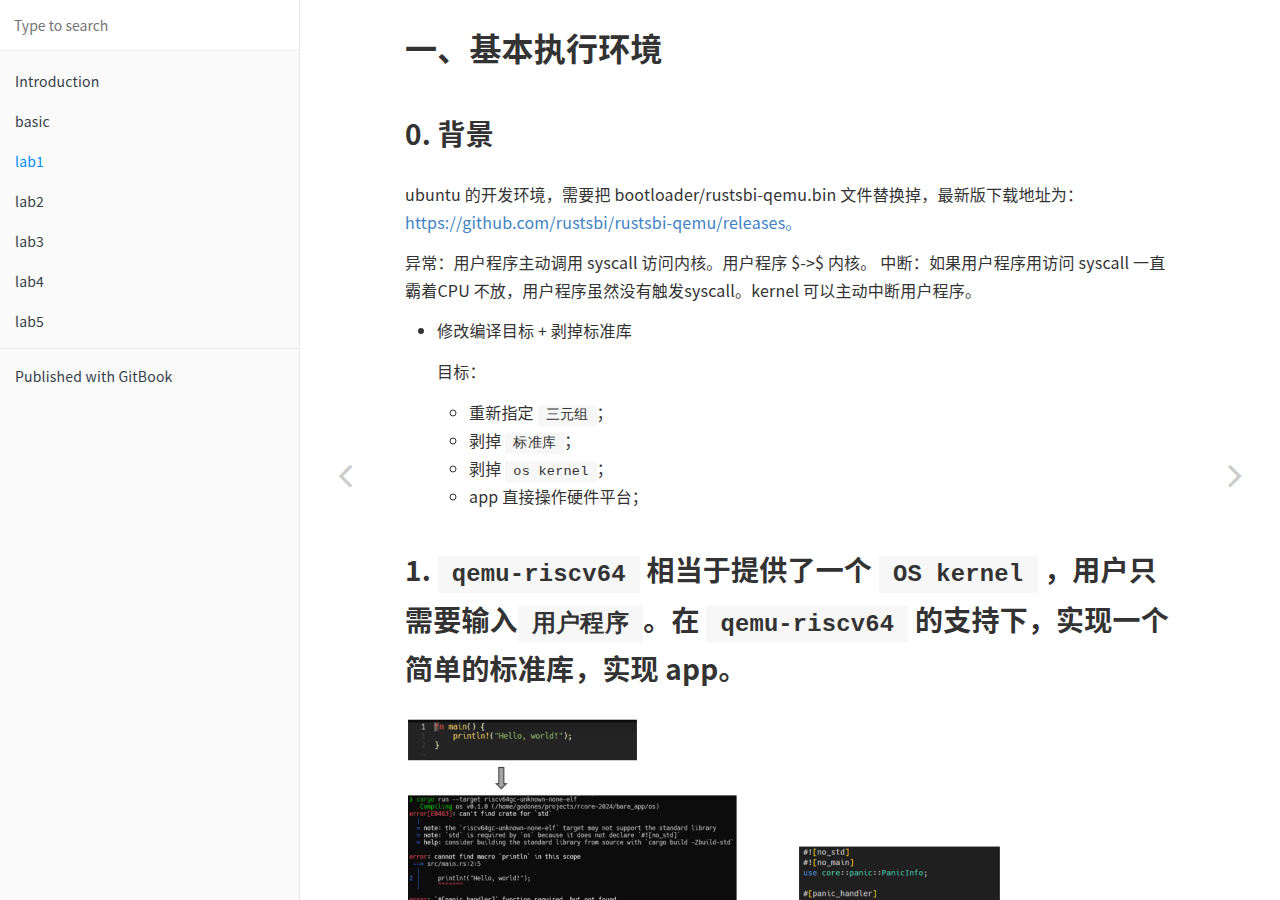
==== commit 37658ec7: "." ====
--- a/os/01.html
+++ b/os/01.html
@@ -34,6 +34,8 @@
 
     
         
+        <link rel="stylesheet" href="../styles/website.css">
+        
     
         
     
@@ -60,7 +62,7 @@
     <link rel="next" href="02.html" />
     
     
-    <link rel="prev" href="../" />
+    <link rel="prev" href="../rust/rust.html" />
     
 
     </head>
@@ -102,7 +104,20 @@
             
         </li>
     
-        <li class="chapter active" data-level="1.2" data-path="01.html">
+        <li class="chapter " data-level="1.2" data-path="../rust/rust.html">
+            
+                <a href="../rust/rust.html">
+            
+                    
+                    basic
+            
+                </a>
+            
+
+            
+        </li>
+    
+        <li class="chapter active" data-level="1.3" data-path="01.html">
             
                 <a href="01.html">
             
@@ -115,7 +130,7 @@
             
         </li>
     
-        <li class="chapter " data-level="1.3" data-path="02.html">
+        <li class="chapter " data-level="1.4" data-path="02.html">
             
                 <a href="02.html">
             
@@ -128,7 +143,7 @@
             
         </li>
     
-        <li class="chapter " data-level="1.4" data-path="03.html">
+        <li class="chapter " data-level="1.5" data-path="03.html">
             
                 <a href="03.html">
             
@@ -141,7 +156,7 @@
             
         </li>
     
-        <li class="chapter " data-level="1.5" data-path="04.html">
+        <li class="chapter " data-level="1.6" data-path="04.html">
             
                 <a href="04.html">
             
@@ -154,7 +169,7 @@
             
         </li>
     
-        <li class="chapter " data-level="1.6" data-path="05.html">
+        <li class="chapter " data-level="1.7" data-path="05.html">
             
                 <a href="05.html">
             
@@ -212,7 +227,8 @@
     
                                 <section class="normal markdown-section">
                                 
-                                <h2 id="0-&#x80CC;&#x666F;">0. &#x80CC;&#x666F;</h2>
+                                <h1 id="&#x4E00;&#x3001;&#x57FA;&#x672C;&#x6267;&#x884C;&#x73AF;&#x5883;">&#x4E00;&#x3001;&#x57FA;&#x672C;&#x6267;&#x884C;&#x73AF;&#x5883;</h1>
+<h2 id="0-&#x80CC;&#x666F;">0. &#x80CC;&#x666F;</h2>
 <p>ubuntu &#x7684;&#x5F00;&#x53D1;&#x73AF;&#x5883;&#xFF0C;&#x9700;&#x8981;&#x628A; bootloader/rustsbi-qemu.bin &#x6587;&#x4EF6;&#x66FF;&#x6362;&#x6389;&#xFF0C;&#x6700;&#x65B0;&#x7248;&#x4E0B;&#x8F7D;&#x5730;&#x5740;&#x4E3A;&#xFF1A;<a href="https://github.com/rustsbi/rustsbi-qemu/releases&#x3002;" target="_blank">https://github.com/rustsbi/rustsbi-qemu/releases&#x3002;</a></p>
 <p>&#x5F02;&#x5E38;&#xFF1A;&#x7528;&#x6237;&#x7A0B;&#x5E8F;&#x4E3B;&#x52A8;&#x8C03;&#x7528; syscall &#x8BBF;&#x95EE;&#x5185;&#x6838;&#x3002;&#x7528;&#x6237;&#x7A0B;&#x5E8F; $-&gt;$ &#x5185;&#x6838;&#x3002;
 &#x4E2D;&#x65AD;&#xFF1A;&#x5982;&#x679C;&#x7528;&#x6237;&#x7A0B;&#x5E8F;&#x7528;&#x8BBF;&#x95EE; syscall &#x4E00;&#x76F4;&#x9738;&#x7740;CPU &#x4E0D;&#x653E;&#xFF0C;&#x7528;&#x6237;&#x7A0B;&#x5E8F;&#x867D;&#x7136;&#x6CA1;&#x6709;&#x89E6;&#x53D1;syscall&#x3002;kernel &#x53EF;&#x4EE5;&#x4E3B;&#x52A8;&#x4E2D;&#x65AD;&#x7528;&#x6237;&#x7A0B;&#x5E8F;&#x3002;</p>
@@ -368,7 +384,7 @@
 
             
                 
-                <a href="../" class="navigation navigation-prev " aria-label="Previous page: Introduction">
+                <a href="../rust/rust.html" class="navigation navigation-prev " aria-label="Previous page: basic">
                     <i class="fa fa-angle-left"></i>
                 </a>
                 
@@ -384,7 +400,7 @@
     <script>
         var gitbook = gitbook || [];
         gitbook.push(function() {
-            gitbook.page.hasChanged({"page":{"title":"lab1","level":"1.2","depth":1,"next":{"title":"lab2","level":"1.3","depth":1,"path":"os/02.md","ref":"os/02.md","articles":[]},"previous":{"title":"Introduction","level":"1.1","depth":1,"path":"README.md","ref":"README.md","articles":[]},"dir":"ltr"},"config":{"gitbook":"*","theme":"default","variables":{},"plugins":[],"pluginsConfig":{"highlight":{},"search":{},"lunr":{"maxIndexSize":1000000,"ignoreSpecialCharacters":false},"sharing":{"facebook":true,"twitter":true,"google":false,"weibo":false,"instapaper":false,"vk":false,"all":["facebook","google","twitter","weibo","instapaper"]},"fontsettings":{"theme":"white","family":"sans","size":2},"theme-default":{"styles":{"website":"styles/website.css","pdf":"styles/pdf.css","epub":"styles/epub.css","mobi":"styles/mobi.css","ebook":"styles/ebook.css","print":"styles/print.css"},"showLevel":false}},"structure":{"langs":"LANGS.md","readme":"README.md","glossary":"GLOSSARY.md","summary":"SUMMARY.md"},"pdf":{"pageNumbers":true,"fontSize":12,"fontFamily":"Arial","paperSize":"a4","chapterMark":"pagebreak","pageBreaksBefore":"/","margin":{"right":62,"left":62,"top":56,"bottom":56}},"styles":{"website":"styles/website.css","pdf":"styles/pdf.css","epub":"styles/epub.css","mobi":"styles/mobi.css","ebook":"styles/ebook.css","print":"styles/print.css"}},"file":{"path":"os/01.md","mtime":"2024-05-21T11:12:12.486Z","type":"markdown"},"gitbook":{"version":"3.2.3","time":"2024-05-21T11:51:06.825Z"},"basePath":"..","book":{"language":""}});
+            gitbook.page.hasChanged({"page":{"title":"lab1","level":"1.3","depth":1,"next":{"title":"lab2","level":"1.4","depth":1,"path":"os/02.md","ref":"os/02.md","articles":[]},"previous":{"title":"basic","level":"1.2","depth":1,"path":"rust/rust.md","ref":"rust/rust.md","articles":[]},"dir":"ltr"},"config":{"gitbook":"*","theme":"default","variables":{},"plugins":[],"pluginsConfig":{"highlight":{},"search":{},"lunr":{"maxIndexSize":1000000,"ignoreSpecialCharacters":false},"sharing":{"facebook":true,"twitter":true,"google":false,"weibo":false,"instapaper":false,"vk":false,"all":["facebook","google","twitter","weibo","instapaper"]},"fontsettings":{"theme":"white","family":"sans","size":2},"theme-default":{"styles":{"website":"styles/website.css","pdf":"styles/pdf.css","epub":"styles/epub.css","mobi":"styles/mobi.css","ebook":"styles/ebook.css","print":"styles/print.css"},"showLevel":false}},"structure":{"langs":"LANGS.md","readme":"README.md","glossary":"GLOSSARY.md","summary":"SUMMARY.md"},"pdf":{"pageNumbers":true,"fontSize":12,"fontFamily":"Arial","paperSize":"a4","chapterMark":"pagebreak","pageBreaksBefore":"/","margin":{"right":62,"left":62,"top":56,"bottom":56}},"styles":{"website":"styles/website.css","pdf":"styles/pdf.css","epub":"styles/epub.css","mobi":"styles/mobi.css","ebook":"styles/ebook.css","print":"styles/print.css"}},"file":{"path":"os/01.md","mtime":"2024-05-23T11:49:31.137Z","type":"markdown"},"gitbook":{"version":"3.2.3","time":"2024-05-23T11:53:26.732Z"},"basePath":"..","book":{"language":""}});
         });
     </script>
 </div>
--- a/styles/website.css
+++ b/styles/website.css
@@ -0,0 +1,24 @@
+/* 左侧导航栏 */
+.book .book-summary {
+    font-family: "Noto Sans CJK SC", "PingFang SC", "Microsoft YaHei UI", "Microsoft Yahei", "Lantinghei SC", "Hiragino Sans GB", "WenQuanYi Micro Hei", "WenQuanYi Zen Hei", "Microsoft JhengHei UI", "Microsoft JhengHei", "PingFang TC", "Lantinghei TC", "Noto Sans CJK TC", "Helvetica Neue", Helvetica, Arial, sans-serif;
+    font-size: 1em;
+}
+
+/* 正文 */
+.book .book-body {
+    font-family: "Noto Sans CJK SC", "PingFang SC", "Microsoft YaHei UI", "Microsoft Yahei", "Lantinghei SC", "Hiragino Sans GB", "WenQuanYi Micro Hei", "WenQuanYi Zen Hei", "Microsoft JhengHei UI", "Microsoft JhengHei", "PingFang TC", "Lantinghei TC", "Noto Sans CJK TC", "Helvetica Neue", Helvetica, Arial, sans-serif;
+    font-size: 1.1em;
+}
+
+/* 代码块 */
+.markdown-section pre>code {
+    font-family: "Monaco", "InputMono-Regular", Consolas, "Liberation Mono", Menlo, Courier, monospace;
+    font-size: .9em;
+}
+
+/* 行内代码块 */
+.markdown-section code {
+    font-family: "Monaco", "InputMono-Regular", Consolas, "Liberation Mono", Menlo, Courier, monospace;
+    font-size: .85em;
+}
+
